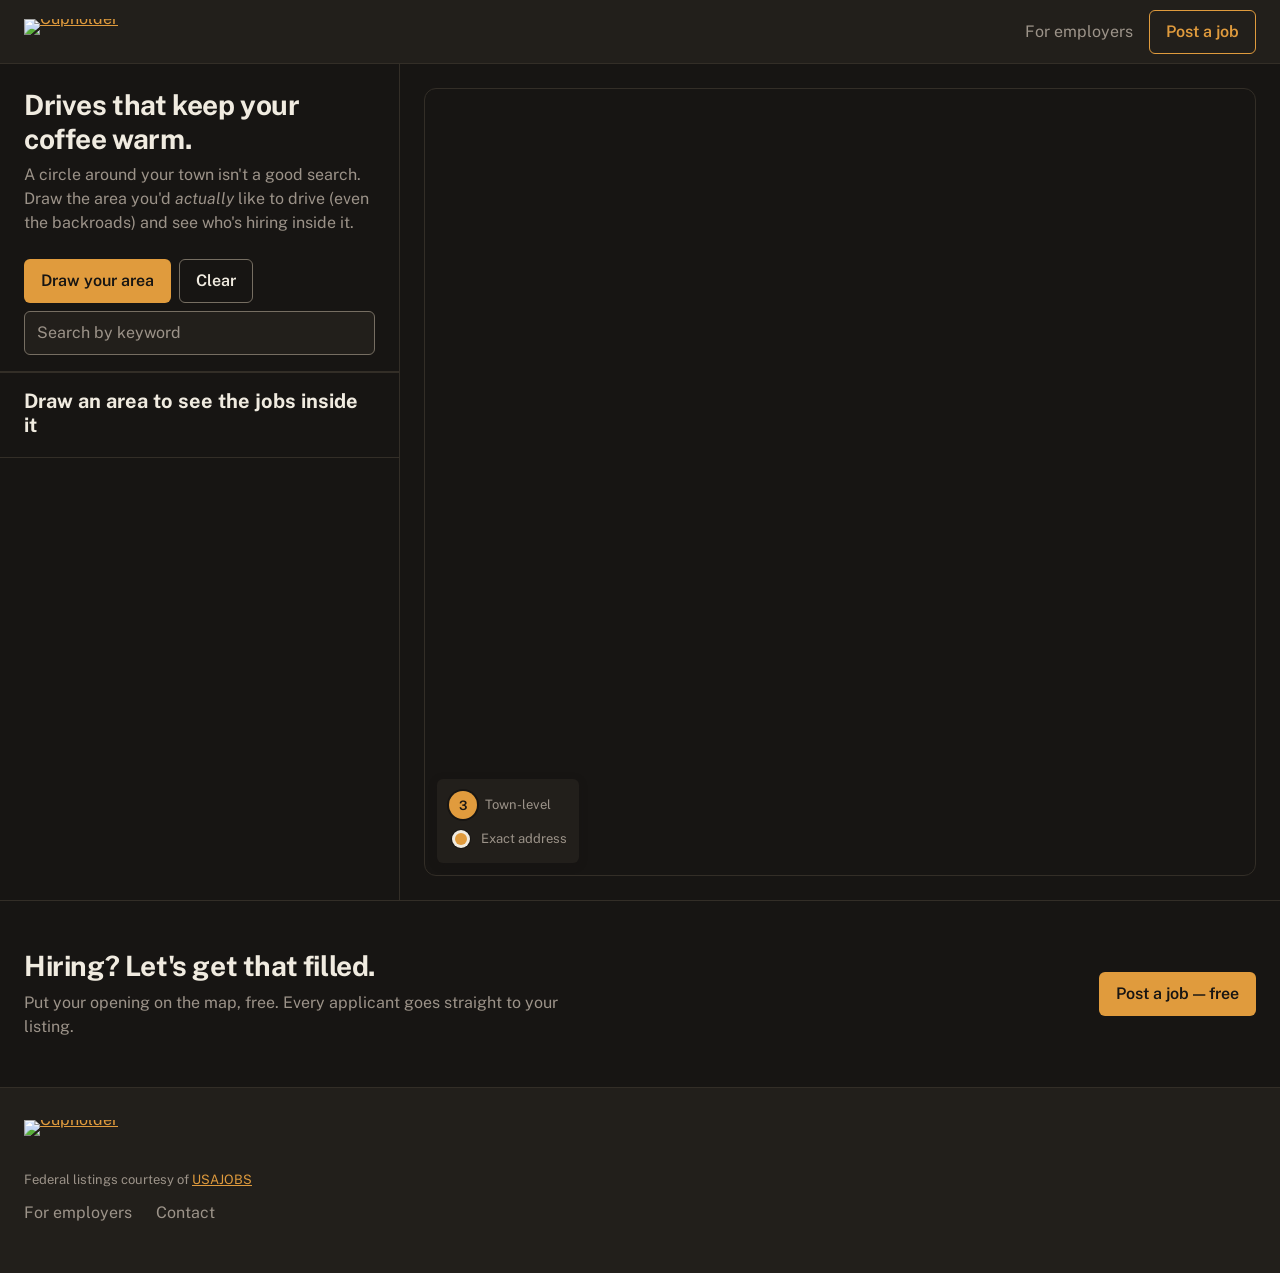
==== static/index.html @ 588d05a1 "Point contact at tristen@ and deploy from main Co-Authored-By: Claude Opus 5.5 <noreply@anthropic.co" ====
<!DOCTYPE html>
<html lang="en">
<head>
    <meta charset="UTF-8">
    <meta name="viewport" content="width=device-width, initial-scale=1.0">
    <title>Cupholder — jobs you'd actually drive to</title>
    <meta name="description" content="Draw the commute you'd actually make and see the jobs inside it. Oregon and Washington. Free for job seekers.">
    <link rel="icon" href="/favicon.svg" type="image/svg+xml">
    <link rel="preconnect" href="https://fonts.gstatic.com" crossorigin>
    <link rel="stylesheet" href="https://fonts.googleapis.com/css2?family=Public+Sans:wght@400;600;700&display=swap">
    <link rel="stylesheet" href="https://unpkg.com/maplibre-gl@5.24.0/dist/maplibre-gl.css"
          integrity="sha384-uTttxo/aOKbdE5RlD/SPzSDoDmNvGlUYPjONi2MN/b7c9HPSvW07OIuyP7uL6jxK" crossorigin="anonymous">
    <link rel="stylesheet" href="style.css">
</head>
<body class="app-page">

<header class="topbar">
    <a class="wordmark" href="/"><img src="/cupholder.svg" alt="Cupholder"></a>
    <nav class="topbar-nav">
        <a class="nav-link" href="#hiring">For employers</a>
        <a class="button button-outline" href="/post.html">Post a job</a>
    </nav>
</header>

<main class="app">
    <div class="intro">
        <h1>Drives that keep your coffee warm.</h1>
        <p class="lede">A circle around your town isn't a good search. Draw the area you'd <em>actually</em> like to drive (even the backroads) and see who's hiring inside it.</p>
    </div>

    <div class="toolbar">
        <button id="draw-button" class="button button-brand" type="button">Draw your area</button>
        <button id="clear-button" class="button button-quiet" type="button">Clear</button>
        <label class="search">
            <span class="visually-hidden">Filter by keyword</span>
            <input id="job-input" type="search" placeholder="Search by keyword" autocomplete="off">
        </label>
    </div>

    <div class="mapwrap" id="mapwrap">
        <div id="map"></div>
        <p id="map-chip" class="map-chip" hidden></p>
        <div class="draw-bar" role="status">
            <span>Draw where you want to work, then let go.</span>
            <button id="draw-cancel" class="button button-quiet" type="button">Cancel</button>
        </div>
        <div class="legend" aria-label="Map key">
            <span><i class="pin pin-town" aria-hidden="true">3</i><span>Town-level</span></span>
            <span><i class="pin pin-exact" aria-hidden="true"></i>Exact address</span>
        </div>
    </div>

    <section class="panel" aria-live="polite">
        <div class="panel-head">
            <h2 id="result-count">Draw an area to see the jobs inside it</h2>
            <p id="status" class="meta"></p>
        </div>
        <ol id="results" class="results"></ol>
        <button id="show-more" class="button button-quiet show-more" type="button" hidden></button>
    </section>
</main>

<section class="hiring" id="hiring">
    <div>
        <h2>Hiring? Let's get that filled.</h2>
        <p>Put your opening on the map, free. Every applicant goes straight to your listing.</p>
    </div>
    <a class="button button-brand" href="/post.html">Post a job — free</a>
</section>

<footer class="site-footer">
    <a class="wordmark" href="/"><img src="/cupholder.svg" alt="Cupholder"></a>
    <p id="freshness" class="meta"></p>
    <p class="meta">Federal listings courtesy of <a href="https://www.usajobs.gov" target="_blank" rel="noopener">USAJOBS</a></p>
    <nav class="footer-nav">
        <a href="/post.html">For employers</a>
        <a href="mailto:tristen@cupholder.work">Contact</a>
    </nav>
</footer>

<script src="https://unpkg.com/maplibre-gl@5.24.0/dist/maplibre-gl.js"
        integrity="sha384-5+cfbwT0iiub6VsQAdn6yz16nr6sDiQoHx6tm4O8OVYXHYOxcffFmCJBL0dgdvGp" crossorigin="anonymous"></script>
<script src="https://unpkg.com/pmtiles@4.5.0/dist/pmtiles.js"
        integrity="sha384-pbKNZbDshUsLnZMIVsn/t+j3xEY9PGfuX5Z22l5rcy/obXz3EwaMx1F5d9sRsJMn" crossorigin="anonymous"></script>
<script src="https://unpkg.com/@protomaps/basemaps@5.7.2/dist/basemaps.js"
        integrity="sha384-fzuU7k7ZWwfZAe1+3h7plrSA6dNazJaM2NsKVwcrReJLK0gwVwyOSyPwROl9m1M0" crossorigin="anonymous"></script>
<script src="map.js"></script>

</body>
</html>
---- static/style.css ----
/* ============================================================
   Tokens. Change these and the whole site follows.
   Spacing only uses 4 8 12 16 24 32 48 64.
   Type only uses 28 20 16 13.
   ============================================================ */
:root {
    --bg: #171513;              /* page */
    --bg-raised: #221F1B;       /* header, panels, cards */
    --border: #332E27;          /* hairline dividers */
    --border-strong: #766E62;   /* input outlines; 3:1 against both backgrounds */
    --text: #F0EBE0;
    --text-light: #9C9389;
    --brand: #E09B3D;           /* amber: only on things you can tap */
    --brand-hover: #EBAA52;
    --text-on-brand: #171513;
    --map-shape: #6E8159;       /* fill of the drawn area */
    --ok: #7FD39A;
    --error: #F2897D;
    --topbar-height: 64px;
}

* { box-sizing: border-box; }

html { -webkit-text-size-adjust: 100%; }

body {
    margin: 0;
    background: var(--bg);
    color: var(--text);
    font: 16px/1.5 "Public Sans", system-ui, -apple-system, "Segoe UI", sans-serif;
}

a { color: var(--brand); }
a:hover { color: var(--brand-hover); }

h1, h2, h3 { margin: 0; line-height: 1.2; }

.meta { margin: 0; color: var(--text-light); font-size: 13px; }

.visually-hidden {
    position: absolute;
    width: 1px;
    height: 1px;
    overflow: hidden;
    clip: rect(0 0 0 0);
    white-space: nowrap;
}

/* ============================================================
   Buttons. 44px tall so they're easy to hit with a thumb.
   ============================================================ */
.button {
    display: inline-flex;
    align-items: center;
    justify-content: center;
    min-height: 44px;
    padding: 0 16px;
    border: 1px solid transparent;
    border-radius: 6px;
    font-family: inherit;
    font-size: 16px;
    font-weight: 600;
    line-height: 1;
    text-decoration: none;
    white-space: nowrap;
    cursor: pointer;
}

.button-brand { background: var(--brand); color: var(--text-on-brand); }
.button-brand:hover { background: var(--brand-hover); color: var(--text-on-brand); }

.button-outline { border-color: var(--brand); color: var(--brand); background: transparent; }
.button-outline:hover { color: var(--brand-hover); border-color: var(--brand-hover); }

.button-quiet { border-color: var(--border-strong); color: var(--text); background: transparent; }
.button-quiet:hover { background: var(--bg-raised); color: var(--text); }

/* ============================================================
   Logo
   ============================================================ */
.wordmark { display: inline-flex; line-height: 0; }
.wordmark img { display: block; width: auto; height: 26px; }
h1.wordmark { margin: 0; }

/* ============================================================
   Top bar (map page)
   ============================================================ */
.topbar {
    display: flex;
    align-items: center;
    justify-content: space-between;
    gap: 16px;
    height: var(--topbar-height);
    padding: 0 24px;
    background: var(--bg-raised);
    border-bottom: 1px solid var(--border);
}

.topbar-nav { display: flex; align-items: center; gap: 16px; }
.nav-link { color: var(--text-light); text-decoration: none; }
.nav-link:hover { color: var(--text); }

/* ============================================================
   Map page layout. Desktop: list left, map right.
   Phone: toolbar, then map, then the list.
   ============================================================ */
.app {
    display: grid;
    grid-template-columns: 400px 1fr;
    grid-template-rows: auto auto 1fr;
    grid-template-areas:
        "intro   map"
        "toolbar map"
        "panel   map";
    height: calc(100dvh - var(--topbar-height));
}

.toolbar {
    grid-area: toolbar;
    display: flex;
    flex-wrap: wrap;
    gap: 8px;
    padding: 16px 24px;
    border-bottom: 1px solid var(--border);
    border-right: 1px solid var(--border);
}

.search { flex: 1 1 100%; }

.search input {
    width: 100%;
    min-height: 44px;
    padding: 0 12px;
    border: 1px solid var(--border-strong);
    border-radius: 6px;
    background: var(--bg-raised);
    color: var(--text);
    font: inherit;
}

.search input::placeholder { color: var(--text-light); }

/* On desktop the map sits inset as a card rather than running to the edges. */
.mapwrap {
    grid-area: map;
    position: relative;
    min-height: 320px;
    margin: 24px;
    border: 1px solid var(--border);
    border-radius: 12px;
    overflow: hidden;
}
#map { position: absolute; inset: 0; }

.panel {
    grid-area: panel;
    overflow-y: auto;
    border-right: 1px solid var(--border);
}

.intro {
    grid-area: intro;
    padding: 24px 24px 8px;
    border-right: 1px solid var(--border);
}
.intro h1 { font-size: 28px; letter-spacing: -0.4px; }
.lede { margin: 8px 0 0; color: var(--text-light); }

.panel-head {
    padding: 16px 24px;
    border-top: 1px solid var(--border);
    border-bottom: 1px solid var(--border);
}
.panel-head h2 { font-size: 20px; }
.panel-head .meta { margin-top: 4px; }

/* ============================================================
   Overlays on the map
   ============================================================ */
.map-chip {
    position: absolute;
    top: 12px;
    left: 12px;
    margin: 0;
    padding: 8px 12px;
    border-radius: 6px;
    background: var(--bg-raised);
    color: var(--text);
    font-size: 13px;
    box-shadow: 0 2px 8px rgba(23, 21, 19, 0.25);
}

.draw-bar {
    display: none;
    position: absolute;
    top: 12px;
    left: 12px;
    right: 12px;
    align-items: center;
    justify-content: space-between;
    gap: 12px;
    padding: 8px 8px 8px 16px;
    border-radius: 6px;
    background: var(--bg-raised);
    color: var(--text);
    box-shadow: 0 2px 8px rgba(23, 21, 19, 0.3);
}

body.drawing .draw-bar { display: flex; }
body.drawing .map-chip { display: none; }

/* Without touch-action:none the phone scrolls the page instead of tracing.
   Markers stop catching the pointer so a drag that crosses one keeps drawing,
   and nothing gets text-selected along the way. */
body.drawing { -webkit-user-select: none; user-select: none; }
body.drawing #map { cursor: crosshair; touch-action: none; }
body.drawing #map .maplibregl-canvas-container { cursor: crosshair; }
body.drawing .pin { pointer-events: none; }

/* Labels only; let drags pass through them to the map. */
.map-chip,
.legend { pointer-events: none; }

.legend {
    position: absolute;
    left: 12px;
    bottom: 12px;
    display: grid;
    gap: 8px;
    padding: 12px;
    border-radius: 6px;
    background: var(--bg-raised);
    color: var(--text-light);
    font-size: 13px;
    box-shadow: 0 2px 8px rgba(23, 21, 19, 0.25);
}

.legend > span { display: flex; align-items: center; gap: 8px; }

/* ============================================================
   Markers. A number means town-level: every job listed in that
   town shares one point. A plain dot means an exact street address.
   ============================================================ */
.pin {
    display: grid;
    place-items: center;
    padding: 0;
    border: 0;
    font: 600 13px/1 "Public Sans", system-ui, sans-serif;
    font-style: normal;
    cursor: pointer;
}

.pin-town {
    min-width: 28px;
    height: 28px;
    padding: 0 8px;
    border-radius: 14px;
    background: var(--brand);
    color: var(--text-on-brand);
    box-shadow: 0 0 0 2px var(--bg);
}

/* 24px hit area around a 12px dot, so it's tappable. */
.pin-exact { width: 24px; height: 24px; background: transparent; }

.pin-exact::after {
    content: "";
    width: 12px;
    height: 12px;
    border-radius: 50%;
    background: var(--brand);
    box-shadow: 0 0 0 3px var(--text), 0 0 0 4px var(--bg);
}

.pin.is-active { transform: scale(1.18); z-index: 2; }
.legend .pin { cursor: default; }

/* ============================================================
   Popups
   ============================================================ */
.maplibregl-popup-content {
    padding: 12px 16px;
    border-radius: 6px;
    background: var(--bg-raised);
    color: var(--text);
    box-shadow: 0 4px 16px rgba(23, 21, 19, 0.35);
}

.maplibregl-popup-anchor-top .maplibregl-popup-tip,
.maplibregl-popup-anchor-top-left .maplibregl-popup-tip,
.maplibregl-popup-anchor-top-right .maplibregl-popup-tip { border-bottom-color: var(--bg-raised); }
.maplibregl-popup-anchor-bottom .maplibregl-popup-tip,
.maplibregl-popup-anchor-bottom-left .maplibregl-popup-tip,
.maplibregl-popup-anchor-bottom-right .maplibregl-popup-tip { border-top-color: var(--bg-raised); }
.maplibregl-popup-anchor-left .maplibregl-popup-tip { border-right-color: var(--bg-raised); }
.maplibregl-popup-anchor-right .maplibregl-popup-tip { border-left-color: var(--bg-raised); }

.maplibregl-popup-close-button {
    width: 32px;
    height: 32px;
    color: var(--text-light);
    font-size: 20px;
}

.popup { max-height: 280px; overflow-y: auto; }
.popup-place { margin: 0 24px 0 0; font-weight: 600; }
.popup-meta { margin: 4px 0 12px; color: var(--text-light); font-size: 13px; }
.popup ul { display: grid; gap: 12px; margin: 0; padding: 0; list-style: none; }
.popup li a { color: var(--text); font-weight: 600; text-decoration: none; overflow-wrap: anywhere; }
.popup li a:hover { color: var(--brand); }
.popup li span { display: block; color: var(--text-light); font-size: 13px; }

/* ============================================================
   Result list
   ============================================================ */
.results { margin: 0; padding: 0; list-style: none; }

.job {
    padding: 16px 24px;
    border-bottom: 1px solid var(--border);
    cursor: pointer;
}

.job:hover { background: var(--bg-raised); }
.job.is-active { background: var(--bg-raised); box-shadow: inset 3px 0 0 var(--brand); }

/* Federal titles run long and arrive in capitals; clamp rather than overflow. */
.job-title {
    display: -webkit-box;
    -webkit-line-clamp: 3;
    line-clamp: 3;
    -webkit-box-orient: vertical;
    overflow: hidden;
    overflow-wrap: anywhere;
    color: var(--text);
    font-weight: 600;
    text-decoration: none;
}

.job-title:hover { color: var(--brand); }

.job-employer { margin: 4px 0 0; color: var(--text-light); }

.job-where {
    display: flex;
    flex-wrap: wrap;
    align-items: center;
    gap: 8px;
    margin: 8px 0 0;
    font-size: 13px;
}

.job-meta { margin: 4px 0 0; color: var(--text-light); font-size: 13px; }
.job-meta .pay { color: var(--text); }
.more { color: var(--text-light); }

.tag {
    display: inline-flex;
    align-items: center;
    gap: 4px;
    padding: 2px 8px;
    border: 1px solid var(--border-strong);
    border-radius: 4px;
    color: var(--text-light);
    font-size: 13px;
}

.tag-exact { color: var(--text); }
.tag-dot { width: 8px; height: 8px; border-radius: 50%; background: var(--brand); }

.show-more { width: calc(100% - 48px); margin: 16px 24px 24px; }
.show-more[hidden] { display: none; }

/* ============================================================
   Employer section and footer
   ============================================================ */
.hiring {
    display: flex;
    align-items: center;
    justify-content: space-between;
    gap: 24px;
    padding: 48px 24px;
    border-top: 1px solid var(--border);
}

.hiring h2 { font-size: 28px; letter-spacing: -0.4px; }
.hiring p { max-width: 560px; margin: 8px 0 0; color: var(--text-light); }

.site-footer {
    display: grid;
    gap: 12px;
    padding: 32px 24px 48px;
    border-top: 1px solid var(--border);
    background: var(--bg-raised);
}

.footer-nav { display: flex; gap: 24px; }
.footer-nav a { color: var(--text-light); text-decoration: none; }
.footer-nav a:hover { color: var(--text); }

/* ============================================================
   Phone
   ============================================================ */
@media (max-width: 760px) {
    .topbar { padding: 0 16px; }
    .nav-link { display: none; }

    .app {
        grid-template-columns: 1fr;
        grid-template-rows: auto auto 58dvh auto;
        grid-template-areas: "intro" "toolbar" "map" "panel";
        height: auto;
    }

    .toolbar { padding: 12px 16px; border-right: 0; }

    /* Phones need every pixel of width, and full-screen drawing can't have margins. */
    .mapwrap { margin: 0; border: 0; border-radius: 0; }
    .toolbar .button { flex: 1 1 0; }

    .panel { overflow: visible; border-right: 0; }
    .intro { padding: 20px 16px 4px; border-right: 0; }
    .panel-head { padding-left: 16px; padding-right: 16px; }
    .job { padding: 16px; }

    /* Drawing gets the whole screen; a thumb can't trace inside a scrolling page. */
    .mapwrap.fullscreen { position: fixed; inset: 0; z-index: 1000; min-height: 0; }

    /* One short row, so the key doesn't cover the markers it explains. */
    .legend { bottom: 40px; grid-auto-flow: column; gap: 16px; padding: 8px 12px; }
    .show-more { width: calc(100% - 32px); margin: 16px; }

    .hiring { flex-direction: column; align-items: flex-start; padding: 32px 16px; }
    .site-footer { padding: 32px 16px 48px; }
}

/* ============================================================
   Narrow pages: post a job, review queue, job pages
   ============================================================ */
.page { max-width: 680px; margin: 0 auto; padding-bottom: 64px; }
.page > header { padding: 24px 24px 16px; }

.tagline { margin: 8px 0 0; color: var(--text-light); }

.form-wrap { padding: 0 24px; }

form label,
#auth label {
    display: block;
    margin-bottom: 16px;
    font-weight: 600;
}

form input,
form textarea,
#auth input {
    display: block;
    width: 100%;
    min-height: 44px;
    margin-top: 4px;
    padding: 8px 12px;
    border: 1px solid var(--border-strong);
    border-radius: 6px;
    background: var(--bg-raised);
    color: var(--text);
    font: inherit;
    font-weight: 400;
}

form textarea { resize: vertical; }

form small {
    display: block;
    margin-top: 4px;
    color: var(--text-light);
    font-size: 13px;
    font-weight: 400;
}

.optional { color: var(--text-light); font-weight: 400; }

form button,
#auth button {
    min-height: 44px;
    padding: 0 24px;
    border: 0;
    border-radius: 6px;
    background: var(--brand);
    color: var(--text-on-brand);
    font-family: inherit;
    font-size: 16px;
    font-weight: 600;
    cursor: pointer;
}

form button:hover,
#auth button:hover { background: var(--brand-hover); }

form button:disabled { background: var(--border-strong); color: var(--text); cursor: default; }

#form-status,
#queue-status { margin-top: 12px; color: var(--text-light); }

.ok { color: var(--ok); }
.error { color: var(--error); }

.queued {
    margin-bottom: 12px;
    padding: 16px;
    border: 1px solid var(--border);
    border-radius: 6px;
    background: var(--bg-raised);
}

.queued h3 { margin: 0 0 4px; font-size: 16px; }
.queued .meta { margin: 0 0 4px; }
.queued .exact { color: var(--brand); font-weight: 600; }
.queued .unplaced { color: var(--error); font-weight: 600; }
.place-form { margin: 8px 0; }
.queued code { color: var(--text); overflow-wrap: anywhere; }

.actions { display: flex; gap: 8px; margin-top: 8px; }

.actions .reject {
    border: 1px solid var(--border-strong);
    background: transparent;
    color: var(--text);
}

/* Job pages */
.posting h1 { font-size: 28px; letter-spacing: -0.4px; overflow-wrap: anywhere; }
.posting .meta { margin: 4px 0 0; }
.posting .exact { color: var(--text); font-weight: 600; }

.notice {
    margin: 16px 0;
    padding: 12px 16px;
    border-left: 3px solid var(--border-strong);
    background: var(--bg-raised);
    color: var(--text-light);
}

.description { margin: 24px 0; overflow-wrap: anywhere; }
.description h2 { margin: 32px 0 8px; font-size: 20px; }
.description p { margin: 0; white-space: pre-wrap; color: var(--text); }

.apply { margin: 24px 0; }

.apply-button {
    display: inline-flex;
    align-items: center;
    min-height: 44px;
    padding: 0 24px;
    border-radius: 6px;
    background: var(--brand);
    color: var(--text-on-brand);
    font-weight: 600;
    text-decoration: none;
}

.apply-button:hover { background: var(--brand-hover); color: var(--text-on-brand); }

.page footer {
    padding: 24px;
    border-top: 1px solid var(--border);
    color: var(--text-light);
    font-size: 13px;
}
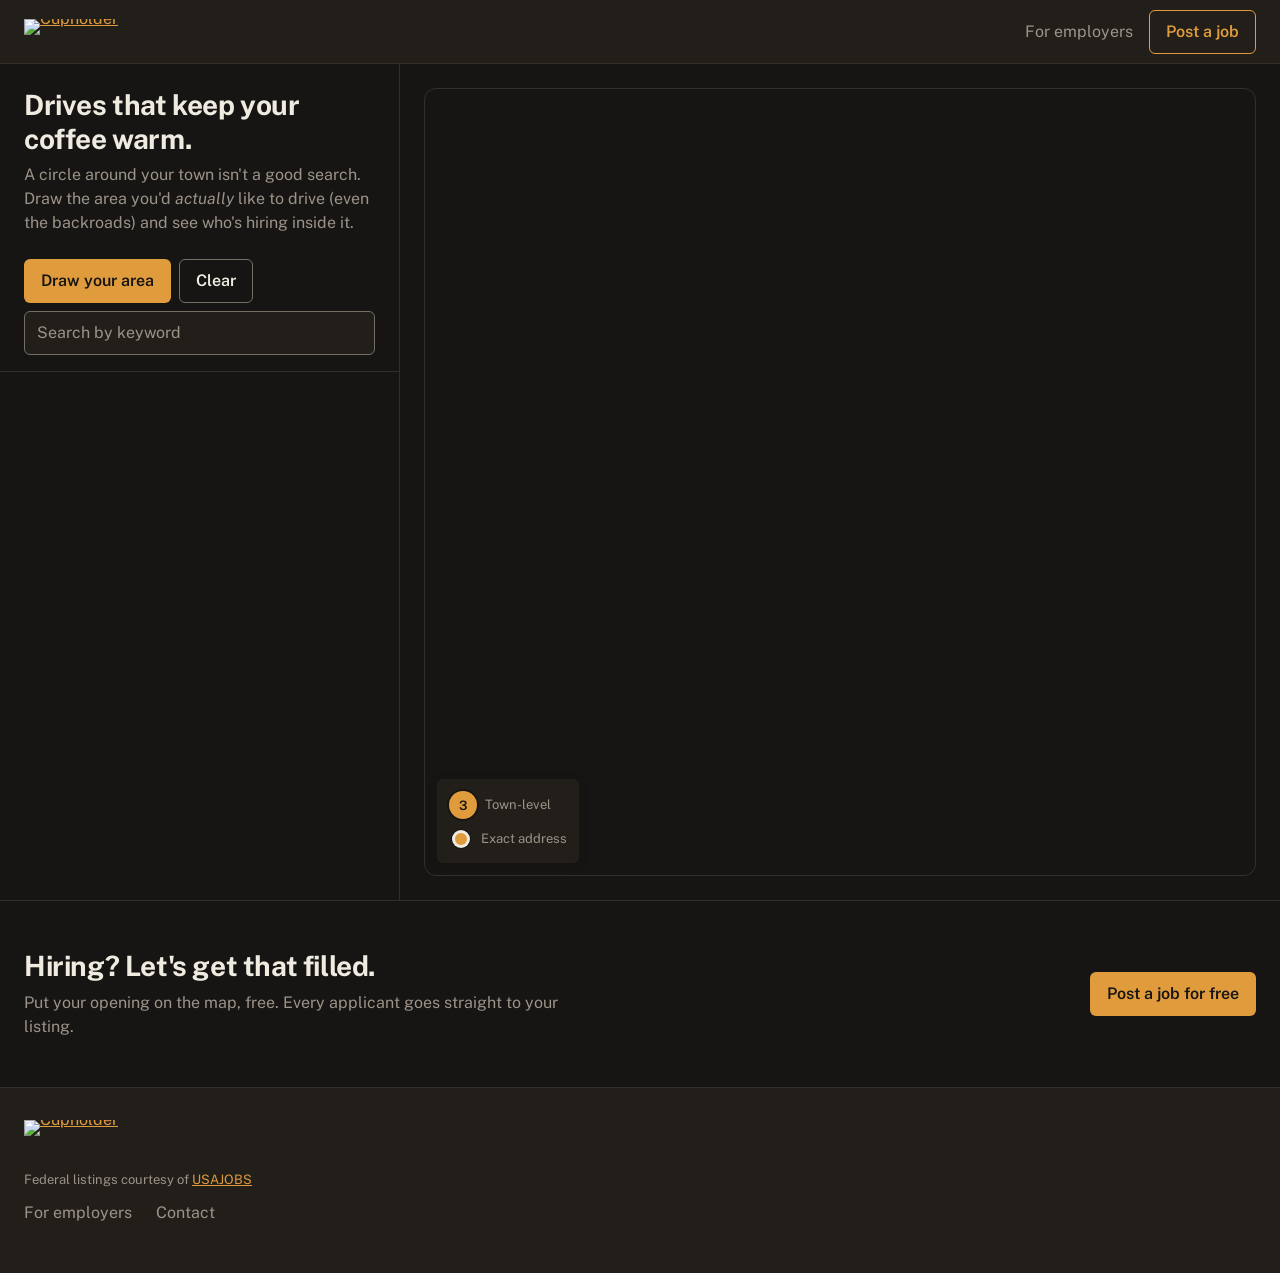
==== commit 4d5a037b: "Drop the empty-state copy, one marker per town, seed from any careers URL The results header stays h" ====
--- a/static/index.html
+++ b/static/index.html
@@ -3,7 +3,7 @@
 <head>
     <meta charset="UTF-8">
     <meta name="viewport" content="width=device-width, initial-scale=1.0">
-    <title>Cupholder — jobs you'd actually drive to</title>
+    <title>Cupholder | Jobs you'd actually drive to</title>
     <meta name="description" content="Draw the commute you'd actually make and see the jobs inside it. Oregon and Washington. Free for job seekers.">
     <link rel="icon" href="/favicon.svg" type="image/svg+xml">
     <link rel="preconnect" href="https://fonts.gstatic.com" crossorigin>
@@ -52,7 +52,7 @@
 
     <section class="panel" aria-live="polite">
         <div class="panel-head">
-            <h2 id="result-count">Draw an area to see the jobs inside it</h2>
+            <h2 id="result-count"></h2>
             <p id="status" class="meta"></p>
         </div>
         <ol id="results" class="results"></ol>
@@ -65,7 +65,7 @@
         <h2>Hiring? Let's get that filled.</h2>
         <p>Put your opening on the map, free. Every applicant goes straight to your listing.</p>
     </div>
-    <a class="button button-brand" href="/post.html">Post a job — free</a>
+    <a class="button button-brand" href="/post.html">Post a job for free</a>
 </section>
 
 <footer class="site-footer">
--- a/static/style.css
+++ b/static/style.css
@@ -171,6 +171,8 @@
     border-top: 1px solid var(--border);
     border-bottom: 1px solid var(--border);
 }
+/* Nothing to report until a shape is drawn. */
+.panel-head:has(#result-count:empty) { display: none; }
 .panel-head h2 { font-size: 20px; }
 .panel-head .meta { margin-top: 4px; }
 
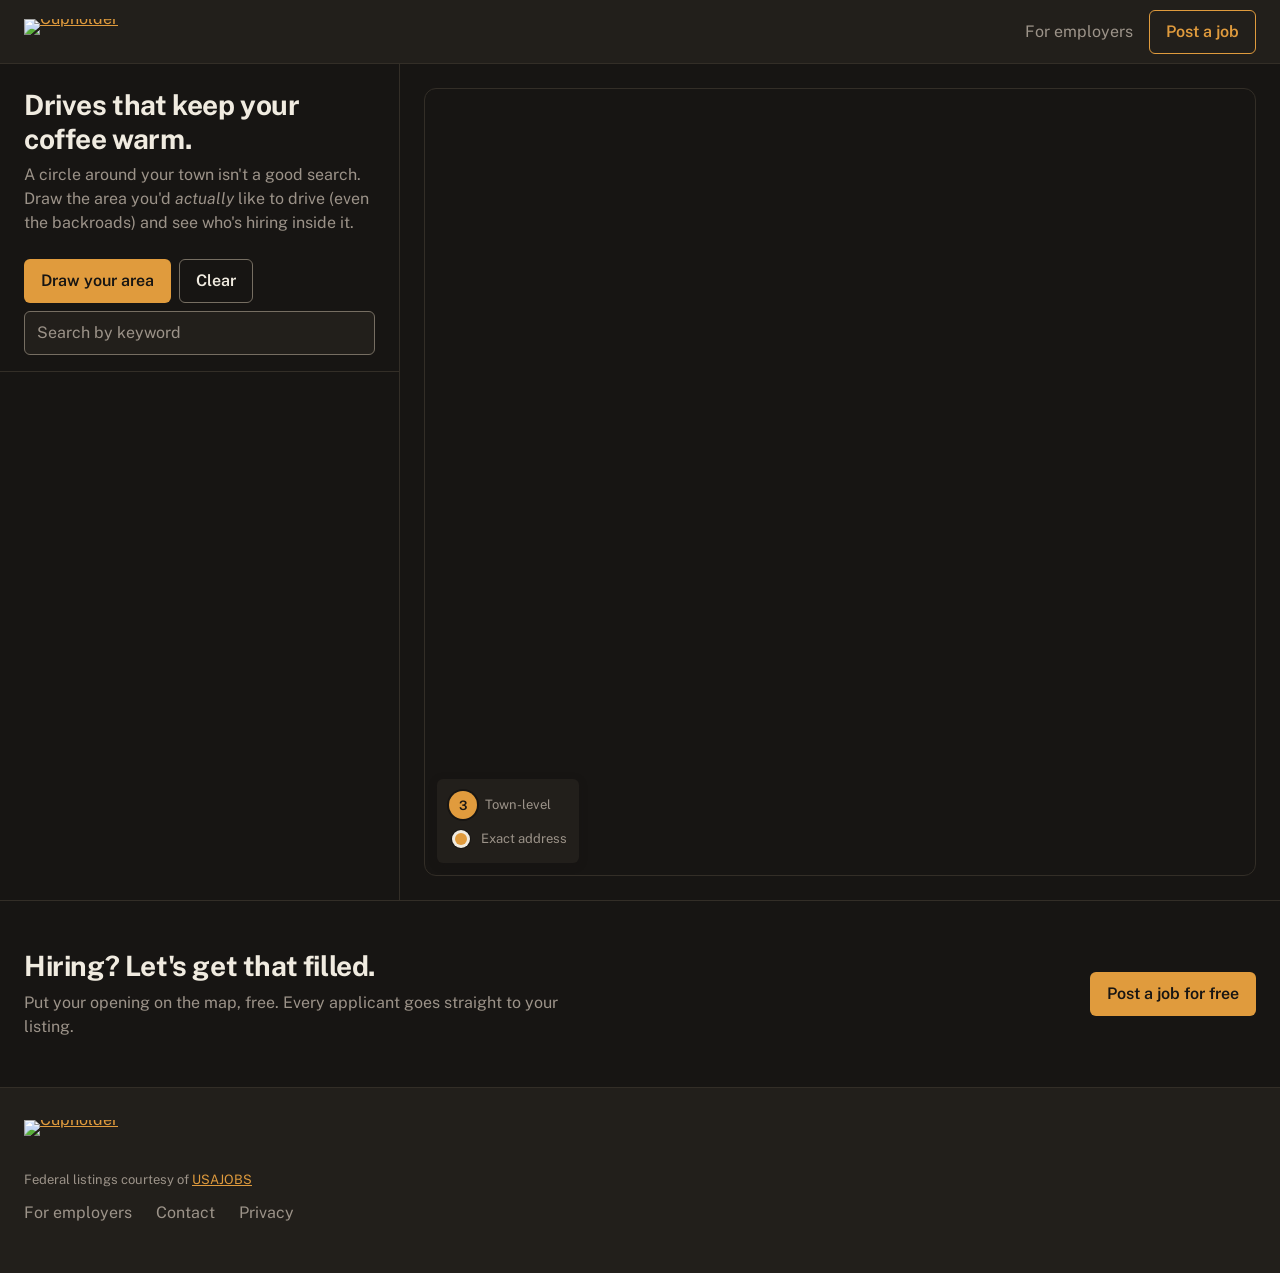
==== commit dce71263: "First-party tracking and a traffic dashboard Every public page sends page views, time on page, scrip" ====
--- a/static/index.html
+++ b/static/index.html
@@ -17,8 +17,8 @@
 <header class="topbar">
     <a class="wordmark" href="/"><img src="/cupholder.svg" alt="Cupholder"></a>
     <nav class="topbar-nav">
-        <a class="nav-link" href="#hiring">For employers</a>
-        <a class="button button-outline" href="/post.html">Post a job</a>
+        <a class="nav-link" href="/employers" data-track="cta_click" data-track-target="employers_nav">For employers</a>
+        <a class="button button-outline" href="/post.html" data-track="cta_click" data-track-target="post_nav">Post a job</a>
     </nav>
 </header>
 
@@ -41,7 +41,6 @@
         <div id="map"></div>
         <p id="map-chip" class="map-chip" hidden></p>
         <div class="draw-bar" role="status">
-            <span>Draw where you want to work, then let go.</span>
             <button id="draw-cancel" class="button button-quiet" type="button">Cancel</button>
         </div>
         <div class="legend" aria-label="Map key">
@@ -65,7 +64,7 @@
         <h2>Hiring? Let's get that filled.</h2>
         <p>Put your opening on the map, free. Every applicant goes straight to your listing.</p>
     </div>
-    <a class="button button-brand" href="/post.html">Post a job for free</a>
+    <a class="button button-brand" href="/post.html" data-track="cta_click" data-track-target="post_hiring_band">Post a job for free</a>
 </section>
 
 <footer class="site-footer">
@@ -73,8 +72,9 @@
     <p id="freshness" class="meta"></p>
     <p class="meta">Federal listings courtesy of <a href="https://www.usajobs.gov" target="_blank" rel="noopener">USAJOBS</a></p>
     <nav class="footer-nav">
-        <a href="/post.html">For employers</a>
-        <a href="mailto:tristen@cupholder.work">Contact</a>
+        <a href="/employers">For employers</a>
+        <a href="mailto:tristen@cupholder.work" data-track="cta_click" data-track-target="contact">Contact</a>
+        <a href="/privacy">Privacy</a>
     </nav>
 </footer>
 
@@ -84,6 +84,7 @@
         integrity="sha384-pbKNZbDshUsLnZMIVsn/t+j3xEY9PGfuX5Z22l5rcy/obXz3EwaMx1F5d9sRsJMn" crossorigin="anonymous"></script>
 <script src="https://unpkg.com/@protomaps/basemaps@5.7.2/dist/basemaps.js"
         integrity="sha384-fzuU7k7ZWwfZAe1+3h7plrSA6dNazJaM2NsKVwcrReJLK0gwVwyOSyPwROl9m1M0" crossorigin="anonymous"></script>
+<script src="track.js"></script>
 <script src="map.js"></script>
 
 </body>
--- a/static/style.css
+++ b/static/style.css
@@ -1,7 +1,7 @@
 /* ============================================================
    Tokens. Change these and the whole site follows.
    Spacing only uses 4 8 12 16 24 32 48 64.
-   Type only uses 28 20 16 13.
+   Type only uses 28 20 16 13, plus 40 for the employer page headline.
    ============================================================ */
 :root {
     --bg: #171513;              /* page */
@@ -569,3 +569,127 @@
     color: var(--text-light);
     font-size: 13px;
 }
+
+/* Honeypot: off-screen rather than display:none, which some bots skip. */
+.trap { position: absolute; left: -10000px; width: 1px; height: 1px; opacity: 0; }
+
+.report { margin: 32px 0 16px; color: var(--text-light); }
+.report summary { cursor: pointer; min-height: 44px; display: flex; align-items: center; }
+.report form { margin-top: 8px; }
+.report label { font-weight: 400; }
+.report input[type="radio"] { display: inline; width: auto; min-height: 0; margin: 0 8px 0 0; }
+
+.manage-link { margin-top: 8px; color: var(--text); overflow-wrap: anywhere; }
+.form-wrap > form + form { margin-top: 12px; }
+
+/* ============================================================
+   Employer page
+   ============================================================ */
+.employers-page main { max-width: 880px; margin: 0 auto; padding: 0 24px 64px; }
+.employers-page section { padding: 48px 0; border-bottom: 1px solid var(--border); }
+.employers-page section:last-child { border-bottom: 0; }
+.employers-page h2 { font-size: 20px; margin-bottom: 8px; }
+.employers-page p { margin: 0; }
+.employers-page a:not(.button) { color: var(--brand); }
+
+.pitch > * { max-width: 640px; }
+.pitch h1 { font-size: 40px; letter-spacing: -0.8px; }
+.pitch .lede { margin-top: 16px; font-size: 20px; line-height: 1.45; }
+.pitch-actions { display: flex; flex-wrap: wrap; align-items: center; gap: 16px; margin-top: 24px !important; }
+.employers-page .quiet-link { color: var(--text-light); }
+.employers-page .quiet-link:hover { color: var(--text); }
+
+.compare { display: grid; grid-template-columns: 1fr 1fr; gap: 24px; }
+.compare figure { margin: 0; }
+.compare svg { display: block; width: 100%; height: auto; border: 1px solid var(--border); border-radius: 12px; }
+.compare figcaption { margin-top: 12px; color: var(--text-light); font-size: 16px; }
+.compare figcaption strong { color: var(--text); }
+
+.compare .map-bg { fill: var(--bg-raised); }
+.compare .river { fill: none; stroke: #2E3B40; stroke-width: 9; stroke-linecap: round; stroke-linejoin: round; }
+.compare .highway { fill: none; stroke: var(--text-light); stroke-width: 1.5; stroke-dasharray: 4 3; }
+.compare .radius { fill: rgba(156, 147, 137, 0.12); stroke: var(--text-light); stroke-width: 1.5; stroke-dasharray: 6 4; }
+.compare .corridor-base { fill: none; stroke: var(--bg-raised); stroke-linecap: round; stroke-linejoin: round; }
+.compare .corridor { fill: none; stroke: var(--map-shape); stroke-opacity: 0.55; stroke-linecap: round; stroke-linejoin: round; }
+.compare .corridor-edge { fill: none; stroke: var(--brand); stroke-linecap: round; stroke-linejoin: round; }
+.compare .town-in { fill: var(--brand); stroke: var(--bg); stroke-width: 2; }
+.compare .town-out { fill: #5C554C; }
+.compare text { font: 600 13px "Public Sans", system-ui, sans-serif; paint-order: stroke; stroke: var(--bg-raised); stroke-width: 3px; stroke-linejoin: round; }
+.compare .label-in { fill: var(--text); }
+.compare .label-out { fill: #7A7268; font-weight: 400; }
+
+.facts { display: grid; grid-template-columns: repeat(auto-fit, minmax(220px, 1fr)); gap: 32px; }
+.facts p { color: var(--text-light); }
+
+.steps ol { margin: 16px 0 24px; padding: 0; list-style: none; counter-reset: step; display: grid; gap: 16px; max-width: 640px; }
+.steps li { counter-increment: step; display: grid; grid-template-columns: 32px 1fr; color: var(--text-light); }
+.steps li::before { content: counter(step); color: var(--brand); font-weight: 700; }
+.steps li strong { color: var(--text); }
+
+.about p { max-width: 640px; color: var(--text-light); }
+
+@media (max-width: 760px) {
+    .employers-page main { padding: 0 16px 48px; }
+    .employers-page section { padding: 32px 0; }
+    .pitch h1 { font-size: 28px; letter-spacing: -0.4px; }
+    .pitch .lede { font-size: 16px; }
+    .compare { grid-template-columns: 1fr; }
+}
+
+/* ============================================================
+   Traffic dashboard (/stats.html). Owner-only.
+   ============================================================ */
+.stats-page { --chart: #7A9A4C; }
+.stats-head { display: flex; align-items: center; gap: 24px; padding: 16px 24px; border-bottom: 1px solid var(--border); flex-wrap: wrap; }
+.stats-head .wordmark img { height: 28px; display: block; }
+.stats-range { display: flex; gap: 4px; margin-right: auto; }
+.stats-range button { background: none; border: 1px solid var(--border); color: var(--text-light); border-radius: 999px; padding: 4px 12px; font: inherit; font-size: 13px; cursor: pointer; }
+.stats-range button[aria-pressed="true"] { border-color: var(--border-strong); color: var(--text); background: var(--bg-raised); }
+
+.stats { max-width: 1120px; margin: 0 auto; padding: 24px; }
+.stats #auth { display: flex; gap: 12px; align-items: end; max-width: 420px; }
+.stats #auth[hidden] { display: none; }
+.stats h2 { font-size: 16px; margin-bottom: 4px; }
+
+.tiles { display: grid; grid-template-columns: repeat(auto-fit, minmax(160px, 1fr)); gap: 12px; margin: 16px 0 32px; }
+.tile { background: var(--bg-raised); border: 1px solid var(--border); border-radius: 12px; padding: 16px; }
+.tile p { margin: 0; }
+.tile-label { color: var(--text-light); font-size: 13px; }
+.tile-value { font-size: 28px; font-weight: 700; font-variant-numeric: tabular-nums; margin: 4px 0; }
+
+.stats-block { margin-bottom: 32px; }
+.stats-grid { display: grid; grid-template-columns: repeat(auto-fit, minmax(320px, 1fr)); gap: 0 32px; }
+
+.funnel { display: grid; gap: 8px; margin-top: 12px; }
+.funnel-row { display: grid; grid-template-columns: 140px 1fr 96px; gap: 12px; align-items: center; font-size: 13px; }
+.funnel-track { height: 16px; }
+.funnel-bar { display: block; height: 100%; background: var(--chart); border-radius: 0 4px 4px 0; }
+.funnel-value { font-variant-numeric: tabular-nums; text-align: right; }
+
+.daily { display: grid; grid-template-columns: repeat(auto-fit, minmax(240px, 1fr)); gap: 24px; margin-top: 12px; }
+.daily figure { margin: 0; }
+.daily figcaption { font-size: 13px; color: var(--text-light); margin-bottom: 4px; }
+.daily svg { display: block; width: 100%; height: auto; overflow: visible; }
+.daily .axis { fill: var(--text-light); font-size: 10px; }
+.daily .baseline { stroke: var(--border-strong); stroke-width: 1; }
+.daily .hit { fill: transparent; }
+.daily .hit:hover { fill: rgba(240, 235, 224, 0.06); }
+
+.shapes-map { height: 420px; border: 1px solid var(--border); border-radius: 12px; overflow: hidden; margin-top: 12px; }
+
+.stats-table { width: 100%; border-collapse: collapse; font-size: 13px; margin-top: 12px; }
+.stats-table th { text-align: left; color: var(--text-light); font-weight: 600; border-bottom: 1px solid var(--border); padding: 4px 8px 4px 0; }
+.stats-table td { border-bottom: 1px solid var(--border); padding: 8px 8px 8px 0; vertical-align: top; overflow-wrap: anywhere; }
+.stats-table .num { text-align: right; font-variant-numeric: tabular-nums; white-space: nowrap; }
+
+.facts-list { display: grid; grid-template-columns: repeat(3, 1fr); gap: 12px; margin: 12px 0 0; }
+.facts-list div { margin: 0; }
+.facts-list dt { color: var(--text-light); font-size: 13px; }
+.facts-list dd { margin: 0; font-weight: 600; font-variant-numeric: tabular-nums; }
+
+.chart-tip { position: fixed; z-index: 10; pointer-events: none; background: var(--bg-raised); border: 1px solid var(--border-strong); color: var(--text); font-size: 13px; padding: 4px 8px; border-radius: 6px; max-width: 280px; }
+
+@media (max-width: 600px) {
+    .funnel-row { grid-template-columns: 96px 1fr 72px; }
+    .facts-list { grid-template-columns: repeat(2, 1fr); }
+}
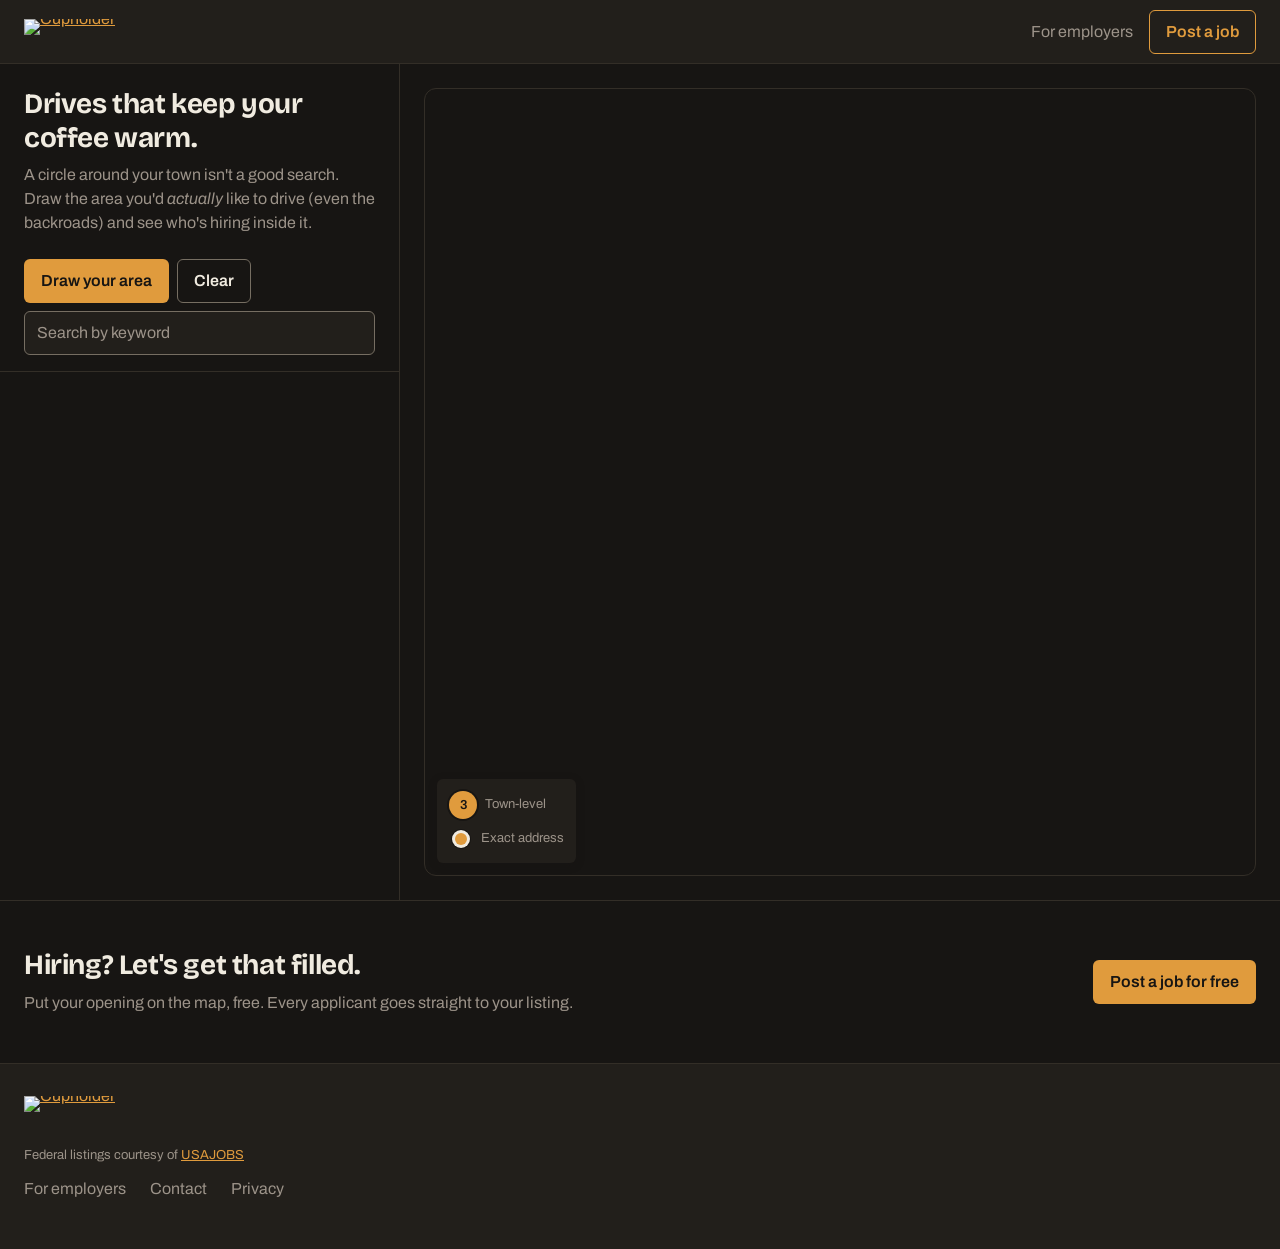
==== commit 21a57fe5: "Brand typefaces; declare every env var for Render Headlines move to Bricolage Grotesque and body tex" ====
--- a/static/index.html
+++ b/static/index.html
@@ -7,7 +7,7 @@
     <meta name="description" content="Draw the commute you'd actually make and see the jobs inside it. Oregon and Washington. Free for job seekers.">
     <link rel="icon" href="/favicon.svg" type="image/svg+xml">
     <link rel="preconnect" href="https://fonts.gstatic.com" crossorigin>
-    <link rel="stylesheet" href="https://fonts.googleapis.com/css2?family=Public+Sans:wght@400;600;700&display=swap">
+    <link rel="stylesheet" href="https://fonts.googleapis.com/css2?family=Archivo:wght@400;600;700&family=Bricolage+Grotesque:opsz,wght@12..96,600;12..96,700&display=swap">
     <link rel="stylesheet" href="https://unpkg.com/maplibre-gl@5.24.0/dist/maplibre-gl.css"
           integrity="sha384-uTttxo/aOKbdE5RlD/SPzSDoDmNvGlUYPjONi2MN/b7c9HPSvW07OIuyP7uL6jxK" crossorigin="anonymous">
     <link rel="stylesheet" href="style.css">
--- a/static/style.css
+++ b/static/style.css
@@ -27,13 +27,17 @@
     margin: 0;
     background: var(--bg);
     color: var(--text);
-    font: 16px/1.5 "Public Sans", system-ui, -apple-system, "Segoe UI", sans-serif;
+    font: 16px/1.5 Archivo, system-ui, -apple-system, "Segoe UI", sans-serif;
 }
 
 a { color: var(--brand); }
 a:hover { color: var(--brand-hover); }
 
 h1, h2, h3 { margin: 0; line-height: 1.2; }
+
+/* Headlines only. Its uneven letter widths are what keep the page from reading
+   as a template; everything you actually read stays in Archivo. */
+h1, h2 { font-family: "Bricolage Grotesque", Archivo, system-ui, sans-serif; letter-spacing: -0.01em; }
 
 .meta { margin: 0; color: var(--text-light); font-size: 13px; }
 
@@ -248,7 +252,7 @@
     place-items: center;
     padding: 0;
     border: 0;
-    font: 600 13px/1 "Public Sans", system-ui, sans-serif;
+    font: 600 13px/1 Archivo, system-ui, sans-serif;
     font-style: normal;
     cursor: pointer;
 }
@@ -614,7 +618,7 @@
 .compare .corridor-edge { fill: none; stroke: var(--brand); stroke-linecap: round; stroke-linejoin: round; }
 .compare .town-in { fill: var(--brand); stroke: var(--bg); stroke-width: 2; }
 .compare .town-out { fill: #5C554C; }
-.compare text { font: 600 13px "Public Sans", system-ui, sans-serif; paint-order: stroke; stroke: var(--bg-raised); stroke-width: 3px; stroke-linejoin: round; }
+.compare text { font: 600 13px Archivo, system-ui, sans-serif; paint-order: stroke; stroke: var(--bg-raised); stroke-width: 3px; stroke-linejoin: round; }
 .compare .label-in { fill: var(--text); }
 .compare .label-out { fill: #7A7268; font-weight: 400; }
 
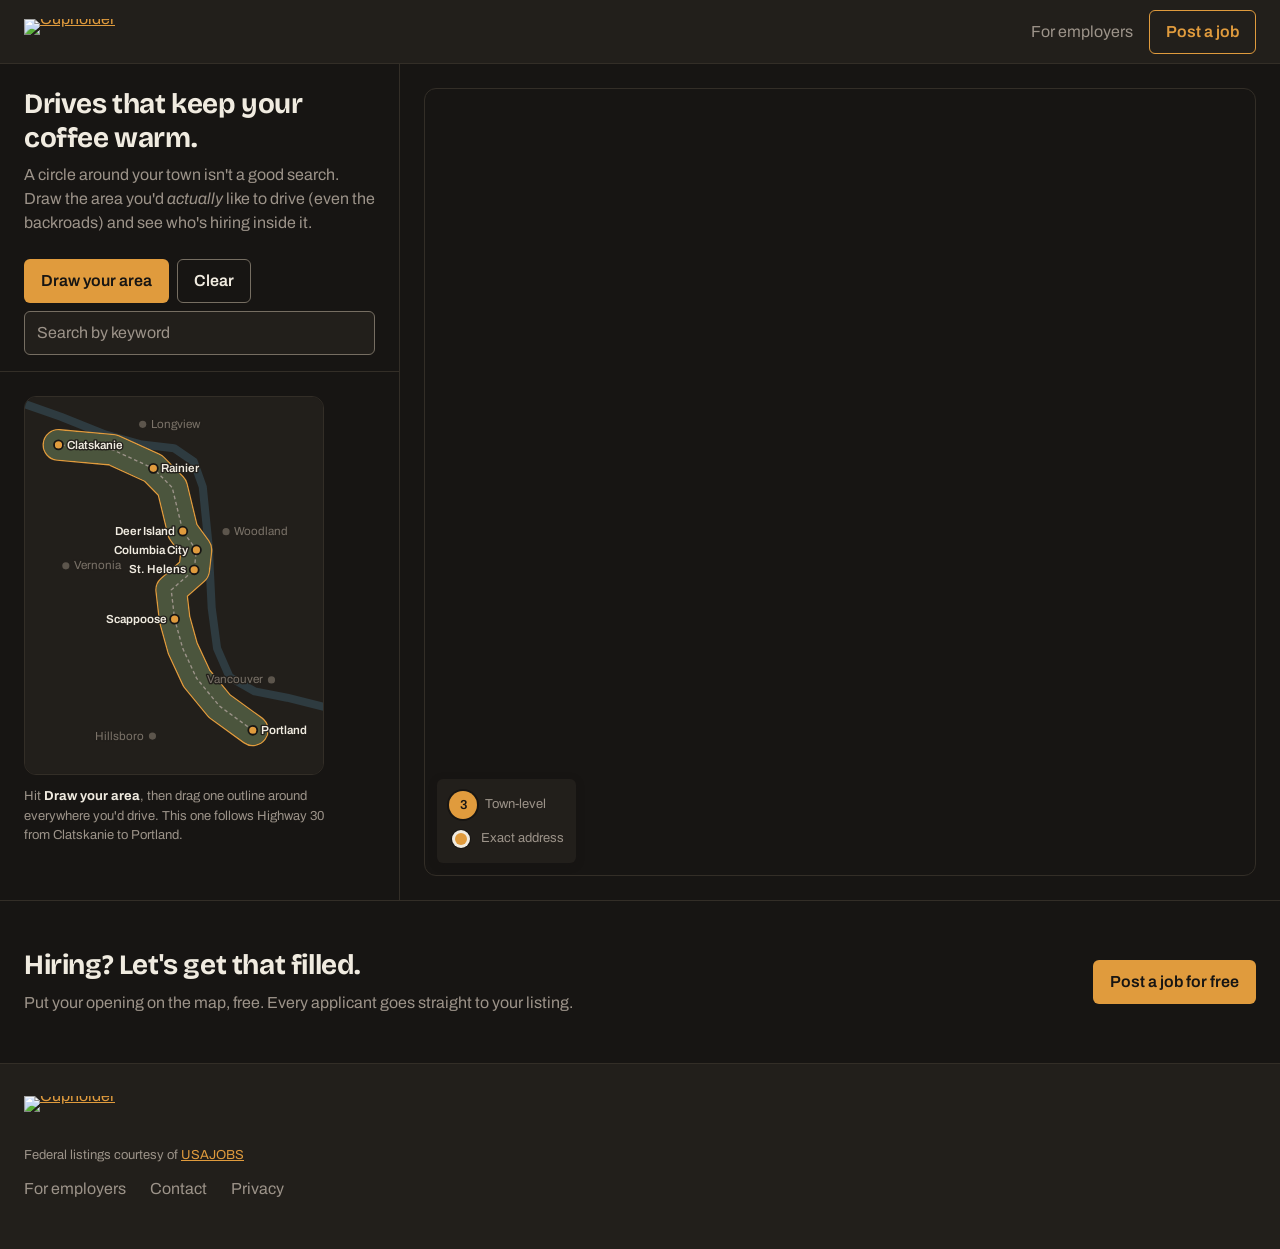
==== commit 3ba4d0e6: "Show the gesture in the empty panel; plain list on the employer page Before the first search the hom" ====
--- a/static/index.html
+++ b/static/index.html
@@ -50,6 +50,10 @@
     </div>
 
     <section class="panel" aria-live="polite">
+        <figure class="guide compare">
+            <svg viewBox="0 0 332 420" role="img" aria-label="Example: a shape drawn along Highway 30 from Clatskanie to Portland" xmlns="http://www.w3.org/2000/svg"><rect width="100%" height="100%" class="map-bg"/><path d="M0.0,8.0 L40.0,22.0 L90.0,42.0 L130.0,53.0 L166.0,57.0 L188.0,72.0 L198.0,100.0 L202.0,140.0 L205.0,170.0 L206.0,195.0 L208.0,235.0 L214.0,280.0 L228.0,312.0 L256.0,328.0 L292.0,335.0 L332.0,345.0" class="river"/><path d="M253.8,371.3 L216.7,344.4 L191.3,313.6 L175.7,280.0 L166.7,247.5 L162.9,215.0 L188.5,192.5 L191.0,170.4 L175.8,149.5 L164.0,100.8 L143.0,79.5 L97.6,58.8 L37.3,53.4" class="corridor-edge" stroke-width="35.5"/><path d="M253.8,371.3 L216.7,344.4 L191.3,313.6 L175.7,280.0 L166.7,247.5 L162.9,215.0 L188.5,192.5 L191.0,170.4 L175.8,149.5 L164.0,100.8 L143.0,79.5 L97.6,58.8 L37.3,53.4" class="corridor-base" stroke-width="32.5"/><path d="M253.8,371.3 L216.7,344.4 L191.3,313.6 L175.7,280.0 L166.7,247.5 L162.9,215.0 L188.5,192.5 L191.0,170.4 L175.8,149.5 L164.0,100.8 L143.0,79.5 L97.6,58.8 L37.3,53.4" class="corridor" stroke-width="32.5"/><path d="M253.8,371.3 L216.7,344.4 L191.3,313.6 L175.7,280.0 L166.7,247.5 L162.9,215.0 L188.5,192.5 L191.0,170.4 L175.8,149.5 L164.0,100.8 L143.0,79.5 L97.6,58.8 L37.3,53.4" class="highway"/><circle cx="37.3" cy="53.4" r="5" class="town-in"/><text x="46.3" y="57.4" text-anchor="start" class="label-in">Clatskanie</text><circle cx="143.0" cy="79.5" r="5" class="town-in"/><text x="152.0" y="83.5" text-anchor="start" class="label-in">Rainier</text><circle cx="131.1" cy="30.4" r="4" class="town-out"/><text x="140.1" y="34.4" text-anchor="start" class="label-out">Longview</text><circle cx="175.8" cy="149.5" r="5" class="town-in"/><text x="166.8" y="153.5" text-anchor="end" class="label-in">Deer Island</text><circle cx="191.0" cy="170.4" r="5" class="town-in"/><text x="182.0" y="174.4" text-anchor="end" class="label-in">Columbia City</text><circle cx="188.5" cy="192.5" r="5" class="town-in"/><text x="179.5" y="196.5" text-anchor="end" class="label-in">St. Helens</text><circle cx="166.7" cy="247.5" r="5" class="town-in"/><text x="157.7" y="251.5" text-anchor="end" class="label-in">Scappoose</text><circle cx="253.8" cy="371.3" r="5" class="town-in"/><text x="262.8" y="375.3" text-anchor="start" class="label-in">Portland</text><circle cx="274.6" cy="315.2" r="4" class="town-out"/><text x="265.6" y="319.2" text-anchor="end" class="label-out">Vancouver</text><circle cx="142.0" cy="377.8" r="4" class="town-out"/><text x="133.0" y="381.8" text-anchor="end" class="label-out">Hillsboro</text><circle cx="45.5" cy="188.1" r="4" class="town-out"/><text x="54.5" y="192.1" text-anchor="start" class="label-out">Vernonia</text><circle cx="224.0" cy="150.0" r="4" class="town-out"/><text x="233.0" y="154.0" text-anchor="start" class="label-out">Woodland</text></svg>
+            <figcaption>Hit <strong>Draw your area</strong>, then drag one outline around everywhere you'd drive. This one follows Highway 30 from Clatskanie to Portland.</figcaption>
+        </figure>
         <div class="panel-head">
             <h2 id="result-count"></h2>
             <p id="status" class="meta"></p>
--- a/static/style.css
+++ b/static/style.css
@@ -622,8 +622,16 @@
 .compare .label-in { fill: var(--text); }
 .compare .label-out { fill: #7A7268; font-weight: 400; }
 
-.facts { display: grid; grid-template-columns: repeat(auto-fit, minmax(220px, 1fr)); gap: 32px; }
-.facts p { color: var(--text-light); }
+/* The homepage panel is empty until the first search; show the gesture. */
+.guide.compare { display: block; margin: 0; padding: 24px; }
+.guide svg { max-width: 300px; }
+.guide figcaption { font-size: 13px; max-width: 300px; }
+.panel:has(#result-count:not(:empty)) .guide { display: none; }
+
+.terms dl { margin: 16px 0 0; max-width: 760px; }
+.terms dl > div { display: grid; grid-template-columns: 200px 1fr; gap: 24px; padding: 16px 0; border-top: 1px solid var(--border); }
+.terms dt { font-weight: 600; }
+.terms dd { margin: 0; color: var(--text-light); }
 
 .steps ol { margin: 16px 0 24px; padding: 0; list-style: none; counter-reset: step; display: grid; gap: 16px; max-width: 640px; }
 .steps li { counter-increment: step; display: grid; grid-template-columns: 32px 1fr; color: var(--text-light); }
@@ -638,6 +646,8 @@
     .pitch h1 { font-size: 28px; letter-spacing: -0.4px; }
     .pitch .lede { font-size: 16px; }
     .compare { grid-template-columns: 1fr; }
+    .guide.compare { display: none; }
+    .terms dl > div { grid-template-columns: 1fr; gap: 4px; }
 }
 
 /* ============================================================
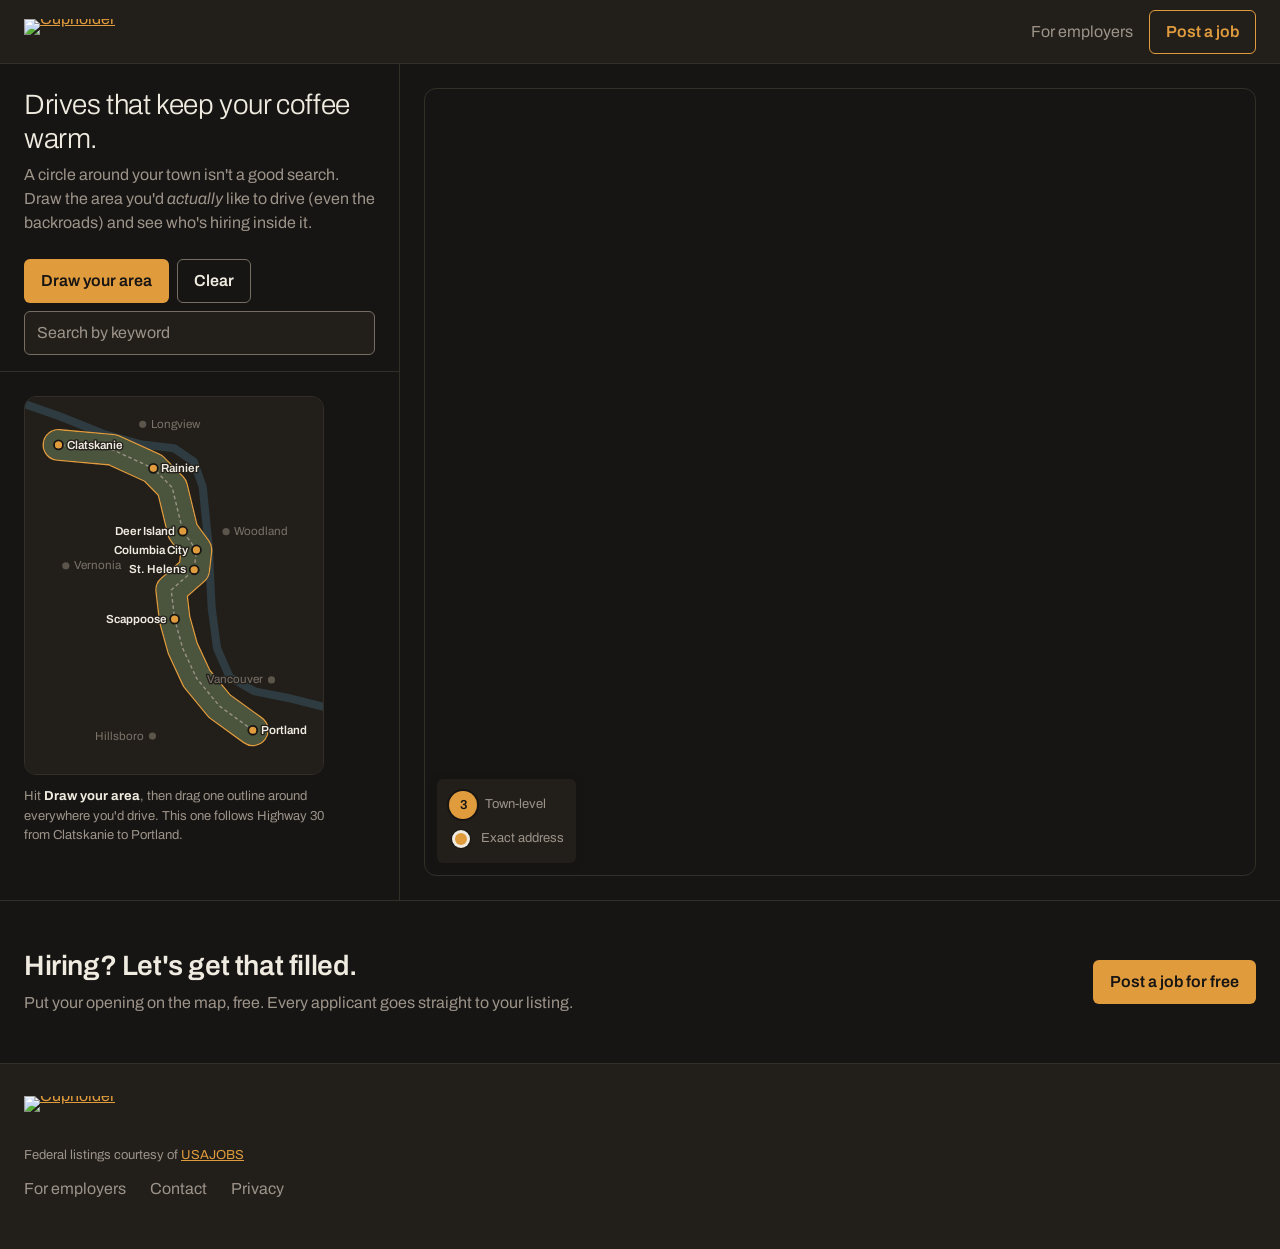
==== commit 6ed4a7a2: "Set page headlines in the wordmark's typeface Mbkaos, self-hosted, on h1 only. It ships in one light" ====
--- a/static/index.html
+++ b/static/index.html
@@ -7,7 +7,7 @@
     <meta name="description" content="Draw the commute you'd actually make and see the jobs inside it. Oregon and Washington. Free for job seekers.">
     <link rel="icon" href="/favicon.svg" type="image/svg+xml">
     <link rel="preconnect" href="https://fonts.gstatic.com" crossorigin>
-    <link rel="stylesheet" href="https://fonts.googleapis.com/css2?family=Archivo:wght@400;600;700&family=Bricolage+Grotesque:opsz,wght@12..96,600;12..96,700&display=swap">
+    <link rel="stylesheet" href="https://fonts.googleapis.com/css2?family=Archivo:wght@400;600;700&display=swap">
     <link rel="stylesheet" href="https://unpkg.com/maplibre-gl@5.24.0/dist/maplibre-gl.css"
           integrity="sha384-uTttxo/aOKbdE5RlD/SPzSDoDmNvGlUYPjONi2MN/b7c9HPSvW07OIuyP7uL6jxK" crossorigin="anonymous">
     <link rel="stylesheet" href="style.css">
--- a/static/style.css
+++ b/static/style.css
@@ -35,9 +35,17 @@
 
 h1, h2, h3 { margin: 0; line-height: 1.2; }
 
-/* Headlines only. Its uneven letter widths are what keep the page from reading
-   as a template; everything you actually read stays in Archivo. */
-h1, h2 { font-family: "Bricolage Grotesque", Archivo, system-ui, sans-serif; letter-spacing: -0.01em; }
+/* The wordmark's face, for page headlines only. It ships in one light weight,
+   so the browser must not fake a bold, and below about 24px it reads thinner
+   than the bold labels around it; section headings stay in Archivo. */
+@font-face {
+    font-family: "Mbkaos";
+    src: url("/Mbkaos-font.woff2") format("woff2");
+    font-weight: 300;
+    font-display: swap;
+}
+h1 { font-family: Mbkaos, Archivo, system-ui, sans-serif; font-weight: 300; font-synthesis: none; letter-spacing: 0; }
+h2 { font-weight: 600; }
 
 .meta { margin: 0; color: var(--text-light); font-size: 13px; }
 
